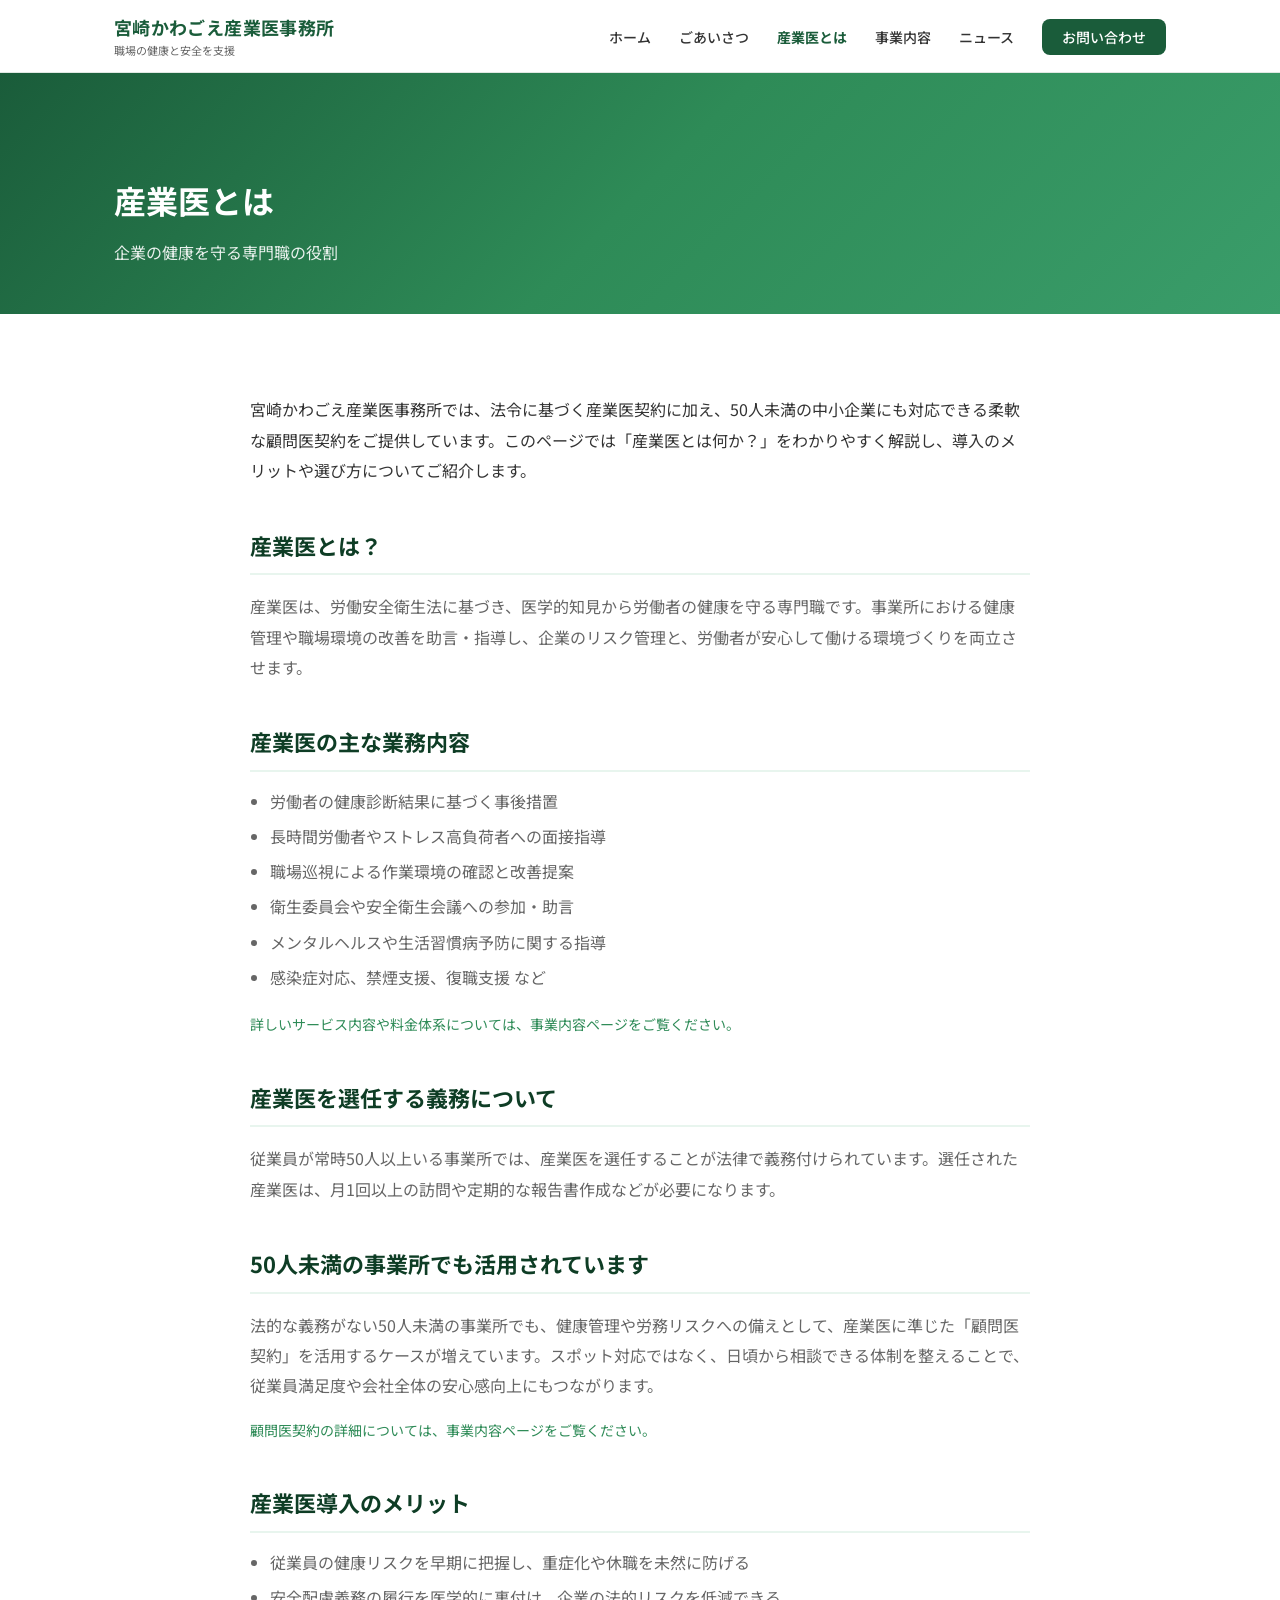
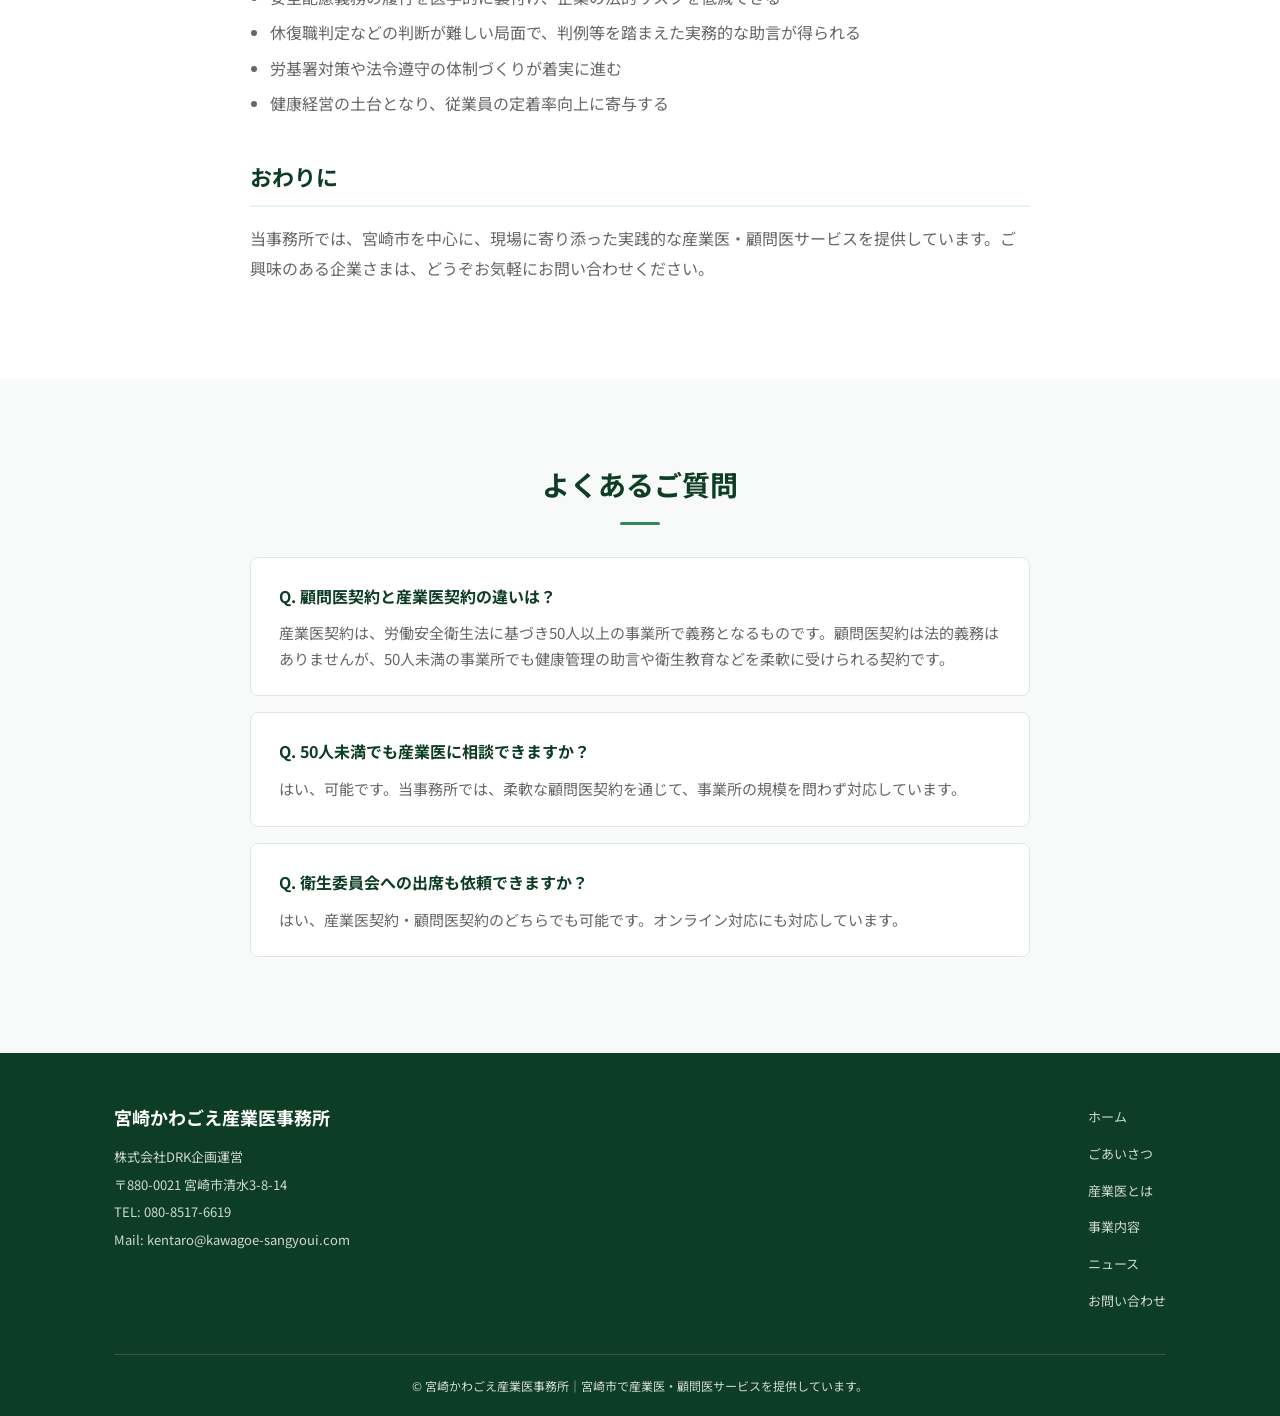
==== about.html @ 9cae7284 "Full site rebuild: all pages from Jimdo site content - index.html: Updated with hero, needs section," ====
<!DOCTYPE html>
<html lang="ja">
<head>
  <meta charset="UTF-8">
  <meta name="viewport" content="width=device-width, initial-scale=1.0">
  <title>産業医とは | 宮崎かわごえ産業医事務所</title>
  <meta name="description" content="産業医の役割、主な業務内容、選任義務、導入メリットについてわかりやすく解説。宮崎市の宮崎かわごえ産業医事務所。">
  <link rel="stylesheet" href="css/style.css">
  <link rel="preconnect" href="https://fonts.googleapis.com">
  <link rel="preconnect" href="https://fonts.gstatic.com" crossorigin>
  <link href="https://fonts.googleapis.com/css2?family=Noto+Sans+JP:wght@400;500;700&display=swap" rel="stylesheet">
</head>
<body>
  <header class="header" id="header">
    <div class="container header-inner">
      <div class="logo">
        <a href="index.html">
          <span class="logo-main">宮崎かわごえ産業医事務所</span>
          <span class="logo-sub">職場の健康と安全を支援</span>
        </a>
      </div>
      <button class="menu-toggle" aria-label="メニューを開く">
        <span></span><span></span><span></span>
      </button>
      <nav class="nav" id="nav">
        <ul>
          <li><a href="index.html">ホーム</a></li>
          <li><a href="greeting.html">ごあいさつ</a></li>
          <li><a href="about.html" class="active">産業医とは</a></li>
          <li><a href="services.html">事業内容</a></li>
          <li><a href="news.html">ニュース</a></li>
          <li><a href="contact.html" class="nav-cta">お問い合わせ</a></li>
        </ul>
      </nav>
    </div>
  </header>

  <section class="page-hero">
    <div class="container">
      <h1>産業医とは</h1>
      <p>企業の健康を守る専門職の役割</p>
    </div>
  </section>

  <section class="section">
    <div class="container">
      <div class="prose">
        <p class="lead-text">宮崎かわごえ産業医事務所では、法令に基づく産業医契約に加え、50人未満の中小企業にも対応できる柔軟な顧問医契約をご提供しています。このページでは「産業医とは何か？」をわかりやすく解説し、導入のメリットや選び方についてご紹介します。</p>

        <h2>産業医とは？</h2>
        <p>産業医は、労働安全衛生法に基づき、医学的知見から労働者の健康を守る専門職です。事業所における健康管理や職場環境の改善を助言・指導し、企業のリスク管理と、労働者が安心して働ける環境づくりを両立させます。</p>

        <h2>産業医の主な業務内容</h2>
        <ul>
          <li>労働者の健康診断結果に基づく事後措置</li>
          <li>長時間労働者やストレス高負荷者への面接指導</li>
          <li>職場巡視による作業環境の確認と改善提案</li>
          <li>衛生委員会や安全衛生会議への参加・助言</li>
          <li>メンタルヘルスや生活習慣病予防に関する指導</li>
          <li>感染症対応、禁煙支援、復職支援 など</li>
        </ul>
        <p class="note-text">詳しいサービス内容や料金体系については、<a href="services.html">事業内容ページ</a>をご覧ください。</p>

        <h2>産業医を選任する義務について</h2>
        <p>従業員が常時50人以上いる事業所では、産業医を選任することが法律で義務付けられています。選任された産業医は、月1回以上の訪問や定期的な報告書作成などが必要になります。</p>

        <h2>50人未満の事業所でも活用されています</h2>
        <p>法的な義務がない50人未満の事業所でも、健康管理や労務リスクへの備えとして、産業医に準じた「顧問医契約」を活用するケースが増えています。スポット対応ではなく、日頃から相談できる体制を整えることで、従業員満足度や会社全体の安心感向上にもつながります。</p>
        <p class="note-text">顧問医契約の詳細については、<a href="services.html">事業内容ページ</a>をご覧ください。</p>

        <h2>産業医導入のメリット</h2>
        <ul>
          <li>従業員の健康リスクを早期に把握し、重症化や休職を未然に防げる</li>
          <li>安全配慮義務の履行を医学的に裏付け、企業の法的リスクを低減できる</li>
          <li>休復職判定などの判断が難しい局面で、判例等を踏まえた実務的な助言が得られる</li>
          <li>労基署対策や法令遵守の体制づくりが着実に進む</li>
          <li>健康経営の土台となり、従業員の定着率向上に寄与する</li>
        </ul>

        <h2>おわりに</h2>
        <p>当事務所では、宮崎市を中心に、現場に寄り添った実践的な産業医・顧問医サービスを提供しています。ご興味のある企業さまは、どうぞお気軽に<a href="contact.html">お問い合わせ</a>ください。</p>
      </div>
    </div>
  </section>

  <section class="section section-alt">
    <div class="container">
      <h2 class="section-title">よくあるご質問</h2>
      <div class="faq-list">
        <div class="faq-item">
          <h3 class="faq-q">Q. 顧問医契約と産業医契約の違いは？</h3>
          <p class="faq-a">産業医契約は、労働安全衛生法に基づき50人以上の事業所で義務となるものです。顧問医契約は法的義務はありませんが、50人未満の事業所でも健康管理の助言や衛生教育などを柔軟に受けられる契約です。</p>
        </div>
        <div class="faq-item">
          <h3 class="faq-q">Q. 50人未満でも産業医に相談できますか？</h3>
          <p class="faq-a">はい、可能です。当事務所では、柔軟な顧問医契約を通じて、事業所の規模を問わず対応しています。</p>
        </div>
        <div class="faq-item">
          <h3 class="faq-q">Q. 衛生委員会への出席も依頼できますか？</h3>
          <p class="faq-a">はい、産業医契約・顧問医契約のどちらでも可能です。オンライン対応にも対応しています。</p>
        </div>
      </div>
    </div>
  </section>

  <footer class="footer">
    <div class="container">
      <div class="footer-content">
        <div class="footer-info">
          <div class="footer-logo">宮崎かわごえ産業医事務所</div>
          <p>株式会社DRK企画運営</p>
          <p>〒880-0021 宮崎市清水3-8-14</p>
          <p>TEL: 080-8517-6619</p>
          <p>Mail: kentaro@kawagoe-sangyoui.com</p>
        </div>
        <div class="footer-nav">
          <ul>
            <li><a href="index.html">ホーム</a></li>
            <li><a href="greeting.html">ごあいさつ</a></li>
            <li><a href="about.html">産業医とは</a></li>
            <li><a href="services.html">事業内容</a></li>
            <li><a href="news.html">ニュース</a></li>
            <li><a href="contact.html">お問い合わせ</a></li>
          </ul>
        </div>
      </div>
      <div class="footer-bottom">
        <p>&copy; 宮崎かわごえ産業医事務所｜宮崎市で産業医・顧問医サービスを提供しています。</p>
      </div>
    </div>
  </footer>
  <script src="js/main.js"></script>
</body>
</html>
---- css/style.css ----
/* ===== Reset & Base ===== */
*,
*::before,
*::after {
  margin: 0;
  padding: 0;
  box-sizing: border-box;
}

:root {
  --primary: #1a5c3a;
  --primary-dark: #0e3d25;
  --primary-light: #e8f5ee;
  --accent: #2e8b57;
  --text: #333333;
  --text-light: #666666;
  --bg: #ffffff;
  --bg-alt: #f7faf8;
  --border: #e0e8e3;
  --shadow: 0 2px 12px rgba(0, 0, 0, 0.08);
  --shadow-hover: 0 4px 20px rgba(0, 0, 0, 0.12);
  --radius: 8px;
  --transition: 0.3s ease;
}

html {
  scroll-behavior: smooth;
  scroll-padding-top: 80px;
}

body {
  font-family: 'Noto Sans JP', sans-serif;
  font-size: 16px;
  line-height: 1.8;
  color: var(--text);
  background: var(--bg);
  -webkit-font-smoothing: antialiased;
}

a {
  color: inherit;
  text-decoration: none;
}

img {
  max-width: 100%;
  height: auto;
}

.container {
  max-width: 1100px;
  margin: 0 auto;
  padding: 0 24px;
}

.sp-only {
  display: none;
}

/* ===== Header ===== */
.header {
  position: fixed;
  top: 0;
  left: 0;
  width: 100%;
  background: rgba(255, 255, 255, 0.97);
  backdrop-filter: blur(8px);
  border-bottom: 1px solid var(--border);
  z-index: 1000;
}

.header-inner {
  display: flex;
  align-items: center;
  justify-content: space-between;
  height: 72px;
}

.logo a {
  display: flex;
  flex-direction: column;
}

.logo-main {
  font-size: 18px;
  font-weight: 700;
  color: var(--primary);
  letter-spacing: 0.02em;
}

.logo-sub {
  font-size: 11px;
  color: var(--text-light);
  margin-top: -2px;
}

.nav ul {
  display: flex;
  align-items: center;
  gap: 28px;
  list-style: none;
}

.nav a {
  font-size: 14px;
  font-weight: 500;
  color: var(--text);
  transition: color var(--transition);
  position: relative;
}

.nav a:hover {
  color: var(--primary);
}

.nav a::after {
  content: '';
  position: absolute;
  bottom: -4px;
  left: 0;
  width: 0;
  height: 2px;
  background: var(--primary);
  transition: width var(--transition);
}

.nav a:hover::after {
  width: 100%;
}

.nav-cta {
  background: var(--primary);
  color: #fff !important;
  padding: 8px 20px;
  border-radius: var(--radius);
  transition: background var(--transition) !important;
}

.nav-cta::after {
  display: none !important;
}

.nav-cta:hover {
  background: var(--primary-dark) !important;
}

.menu-toggle {
  display: none;
  flex-direction: column;
  gap: 5px;
  background: none;
  border: none;
  cursor: pointer;
  padding: 8px;
}

.menu-toggle span {
  display: block;
  width: 24px;
  height: 2px;
  background: var(--text);
  transition: var(--transition);
}

/* ===== Hero ===== */
.hero {
  position: relative;
  min-height: 520px;
  display: flex;
  align-items: center;
  background: linear-gradient(135deg, #1a5c3a 0%, #2e8b57 50%, #3a9d6a 100%);
  margin-top: 72px;
  overflow: hidden;
}

.hero::before {
  content: '';
  position: absolute;
  top: -50%;
  right: -20%;
  width: 600px;
  height: 600px;
  border-radius: 50%;
  background: rgba(255, 255, 255, 0.05);
}

.hero::after {
  content: '';
  position: absolute;
  bottom: -30%;
  left: -10%;
  width: 400px;
  height: 400px;
  border-radius: 50%;
  background: rgba(255, 255, 255, 0.03);
}

.hero-content {
  position: relative;
  z-index: 1;
  padding: 80px 0;
}

.hero h1 {
  font-size: 36px;
  font-weight: 700;
  color: #fff;
  line-height: 1.5;
  margin-bottom: 20px;
}

.hero-lead {
  font-size: 16px;
  color: rgba(255, 255, 255, 0.9);
  margin-bottom: 32px;
  line-height: 1.8;
}

/* ===== Buttons ===== */
.btn {
  display: inline-block;
  padding: 14px 32px;
  border-radius: var(--radius);
  font-size: 15px;
  font-weight: 600;
  cursor: pointer;
  transition: all var(--transition);
  border: none;
  text-align: center;
}

.btn-primary {
  background: #fff;
  color: var(--primary);
}

.btn-primary:hover {
  background: var(--primary-light);
  transform: translateY(-1px);
  box-shadow: var(--shadow);
}

.section .btn-primary {
  background: var(--primary);
  color: #fff;
}

.section .btn-primary:hover {
  background: var(--primary-dark);
}

/* ===== Sections ===== */
.section {
  padding: 80px 0;
}

.section-alt {
  background: var(--bg-alt);
}

.section-title {
  font-size: 28px;
  font-weight: 700;
  color: var(--primary-dark);
  text-align: center;
  margin-bottom: 16px;
  position: relative;
}

.section-title::after {
  content: '';
  display: block;
  width: 40px;
  height: 3px;
  background: var(--accent);
  margin: 12px auto 0;
  border-radius: 2px;
}

.section-lead {
  text-align: center;
  color: var(--text-light);
  margin-bottom: 48px;
  font-size: 15px;
}

/* ===== About ===== */
.about-text {
  max-width: 720px;
  margin: 0 auto 40px;
  text-align: center;
}

.about-text p {
  margin-bottom: 16px;
  color: var(--text-light);
}

.about-points {
  display: grid;
  grid-template-columns: repeat(3, 1fr);
  gap: 24px;
}

.point-card {
  background: var(--bg-alt);
  padding: 32px 24px;
  border-radius: var(--radius);
  text-align: center;
  transition: transform var(--transition), box-shadow var(--transition);
}

.point-card:hover {
  transform: translateY(-3px);
  box-shadow: var(--shadow);
}

.point-icon {
  font-size: 36px;
  margin-bottom: 12px;
}

.point-card h3 {
  font-size: 17px;
  color: var(--primary);
  margin-bottom: 8px;
}

.point-card p {
  font-size: 14px;
  color: var(--text-light);
}

/* ===== Services ===== */
.services-grid {
  display: grid;
  grid-template-columns: repeat(3, 1fr);
  gap: 24px;
}

.service-card {
  background: var(--bg);
  padding: 32px 28px;
  border-radius: var(--radius);
  border: 1px solid var(--border);
  transition: transform var(--transition), box-shadow var(--transition);
}

.service-card:hover {
  transform: translateY(-3px);
  box-shadow: var(--shadow-hover);
}

.service-number {
  font-size: 32px;
  font-weight: 700;
  color: var(--primary-light);
  margin-bottom: 8px;
  line-height: 1;
}

.service-card h3 {
  font-size: 17px;
  color: var(--primary-dark);
  margin-bottom: 10px;
}

.service-card p {
  font-size: 14px;
  color: var(--text-light);
  line-height: 1.7;
}

/* ===== Needs ===== */
.needs-grid {
  display: grid;
  grid-template-columns: repeat(2, 1fr);
  gap: 16px;
  max-width: 800px;
  margin: 0 auto 40px;
}

.need-card {
  display: flex;
  align-items: center;
  gap: 16px;
  background: var(--bg-alt);
  padding: 20px 24px;
  border-radius: var(--radius);
  border-left: 4px solid var(--accent);
}

.need-check {
  flex-shrink: 0;
  width: 32px;
  height: 32px;
  background: var(--primary);
  color: #fff;
  border-radius: 50%;
  display: flex;
  align-items: center;
  justify-content: center;
  font-size: 14px;
  font-weight: 700;
}

.need-card p {
  font-size: 15px;
}

.needs-cta {
  text-align: center;
}

.needs-cta p {
  margin-bottom: 20px;
  color: var(--text-light);
}

/* ===== Partnership ===== */
.partnership-content {
  max-width: 720px;
  margin: 0 auto;
}

.partnership-text p {
  margin-bottom: 16px;
  color: var(--text-light);
}

.partnership-list {
  list-style: none;
  margin-top: 24px;
}

.partnership-list li {
  position: relative;
  padding-left: 24px;
  margin-bottom: 12px;
  color: var(--text);
}

.partnership-list li::before {
  content: '';
  position: absolute;
  left: 0;
  top: 10px;
  width: 8px;
  height: 8px;
  background: var(--accent);
  border-radius: 50%;
}

/* ===== Contact ===== */
.contact-wrapper {
  max-width: 680px;
  margin: 0 auto;
}

.contact-form {
  background: var(--bg-alt);
  padding: 40px;
  border-radius: var(--radius);
  border: 1px solid var(--border);
}

.form-group {
  margin-bottom: 20px;
}

.form-row {
  display: grid;
  grid-template-columns: 1fr 1fr;
  gap: 20px;
}

label {
  display: block;
  font-size: 14px;
  font-weight: 500;
  margin-bottom: 6px;
  color: var(--text);
}

.required {
  background: #e74c3c;
  color: #fff;
  font-size: 11px;
  padding: 1px 6px;
  border-radius: 3px;
  margin-left: 6px;
}

input,
select,
textarea {
  width: 100%;
  padding: 12px 14px;
  border: 1px solid var(--border);
  border-radius: 6px;
  font-size: 15px;
  font-family: inherit;
  transition: border-color var(--transition);
  background: #fff;
}

input:focus,
select:focus,
textarea:focus {
  outline: none;
  border-color: var(--accent);
  box-shadow: 0 0 0 3px rgba(46, 139, 87, 0.1);
}

textarea {
  resize: vertical;
}

.btn-submit {
  width: 100%;
  padding: 16px;
  font-size: 16px;
  margin-top: 8px;
}

/* ===== Footer ===== */
.footer {
  background: var(--primary-dark);
  color: rgba(255, 255, 255, 0.8);
  padding: 48px 0 0;
}

.footer-content {
  display: flex;
  justify-content: space-between;
  padding-bottom: 32px;
  border-bottom: 1px solid rgba(255, 255, 255, 0.15);
}

.footer-logo {
  font-size: 18px;
  font-weight: 700;
  color: #fff;
  margin-bottom: 12px;
}

.footer-info p {
  font-size: 13px;
  margin-bottom: 4px;
}

.footer-nav ul {
  list-style: none;
}

.footer-nav li {
  margin-bottom: 8px;
}

.footer-nav a {
  font-size: 13px;
  transition: color var(--transition);
}

.footer-nav a:hover {
  color: #fff;
}

.footer-bottom {
  text-align: center;
  padding: 20px 0;
  font-size: 12px;
}

/* ===== Page Hero ===== */
.page-hero {
  background: linear-gradient(135deg, #1a5c3a 0%, #2e8b57 50%, #3a9d6a 100%);
  padding: 100px 0 48px;
  margin-top: 72px;
  color: #fff;
}

.page-hero h1 {
  font-size: 32px;
  font-weight: 700;
  margin-bottom: 8px;
}

.page-hero p {
  font-size: 16px;
  opacity: 0.9;
}

/* ===== Prose ===== */
.prose {
  max-width: 780px;
  margin: 0 auto;
}

.prose h2 {
  font-size: 22px;
  color: var(--primary-dark);
  margin: 40px 0 16px;
  padding-bottom: 8px;
  border-bottom: 2px solid var(--primary-light);
}

.prose h2:first-child {
  margin-top: 0;
}

.prose h3 {
  font-size: 18px;
  color: var(--primary);
  margin: 28px 0 12px;
}

.prose p {
  margin-bottom: 16px;
  color: var(--text-light);
  line-height: 1.9;
}

.prose ul {
  margin: 0 0 20px 20px;
  color: var(--text-light);
}

.prose ul li {
  margin-bottom: 8px;
  line-height: 1.7;
}

.lead-text {
  font-size: 16px;
  color: var(--text) !important;
  line-height: 1.9;
  margin-bottom: 32px !important;
}

.note-text {
  font-size: 14px;
  color: var(--accent) !important;
}

/* ===== Hero Note ===== */
.hero-note {
  font-size: 14px;
  color: rgba(255, 255, 255, 0.85);
  margin-bottom: 24px;
}

.hero-note a {
  color: #fff;
  text-decoration: underline;
}

/* ===== Card Grid ===== */
.card-grid {
  display: grid;
  grid-template-columns: repeat(3, 1fr);
  gap: 24px;
}

.link-card {
  background: var(--bg);
  padding: 32px 28px;
  border-radius: var(--radius);
  border: 1px solid var(--border);
  transition: transform var(--transition), box-shadow var(--transition);
}

.link-card:hover {
  transform: translateY(-3px);
  box-shadow: var(--shadow-hover);
}

.link-card h3 {
  font-size: 18px;
  color: var(--primary-dark);
  margin-bottom: 10px;
}

.link-card p {
  font-size: 14px;
  color: var(--text-light);
  line-height: 1.7;
  margin-bottom: 16px;
}

.card-link {
  font-size: 14px;
  font-weight: 600;
  color: var(--primary);
}

.card-link:hover {
  color: var(--primary-dark);
}

/* ===== Price Table ===== */
.price-table {
  width: 100%;
  border-collapse: collapse;
  margin: 16px 0 24px;
  background: var(--bg);
  border-radius: var(--radius);
  overflow: hidden;
}

.price-table th,
.price-table td {
  padding: 14px 20px;
  text-align: left;
  border-bottom: 1px solid var(--border);
  font-size: 15px;
}

.price-table thead th {
  background: var(--primary);
  color: #fff;
  font-weight: 600;
}

.price-table tbody td:last-child {
  font-weight: 600;
  color: var(--primary-dark);
}

/* ===== Service Detail ===== */
.service-detail {
  max-width: 780px;
  margin: 0 auto;
}

.service-detail h2 {
  font-size: 22px;
  color: var(--primary-dark);
  margin-bottom: 16px;
}

.service-num {
  color: var(--accent);
  margin-right: 4px;
}

.service-detail h3 {
  font-size: 17px;
  color: var(--primary);
  margin: 24px 0 12px;
}

.service-detail p {
  color: var(--text-light);
  line-height: 1.8;
  margin-bottom: 12px;
}

.service-detail ul {
  margin: 0 0 20px 20px;
  color: var(--text-light);
}

.service-detail ul li {
  margin-bottom: 8px;
  line-height: 1.7;
}

/* ===== CTA Box ===== */
.cta-box {
  text-align: center;
  padding: 40px;
  margin-top: 48px;
  background: var(--primary-light);
  border-radius: var(--radius);
}

.cta-box p {
  margin-bottom: 20px;
  color: var(--text);
}

/* ===== FAQ ===== */
.faq-list {
  max-width: 780px;
  margin: 32px auto 0;
}

.faq-item {
  background: var(--bg);
  padding: 24px 28px;
  border-radius: var(--radius);
  border: 1px solid var(--border);
  margin-bottom: 16px;
}

.faq-q {
  font-size: 16px;
  color: var(--primary-dark);
  margin-bottom: 10px;
}

.faq-a {
  font-size: 15px;
  color: var(--text-light);
  line-height: 1.7;
}

/* ===== News List ===== */
.news-list {
  max-width: 780px;
  margin: 32px auto;
}

.news-item {
  padding: 24px 0;
  border-bottom: 1px solid var(--border);
}

.news-item:first-child {
  padding-top: 0;
}

.news-date {
  display: inline-block;
  background: var(--primary);
  color: #fff;
  font-size: 12px;
  font-weight: 600;
  padding: 3px 10px;
  border-radius: 4px;
  margin-bottom: 8px;
}

.news-item h3 {
  font-size: 17px;
  color: var(--primary-dark);
  margin-bottom: 8px;
}

.news-item p {
  font-size: 14px;
  color: var(--text-light);
  line-height: 1.7;
}

/* ===== Company Info ===== */
.company-info {
  max-width: 680px;
  margin: 48px auto 0;
}

.company-info h3 {
  font-size: 20px;
  color: var(--primary-dark);
  margin-bottom: 16px;
}

.info-table {
  width: 100%;
  border-collapse: collapse;
}

.info-table th,
.info-table td {
  padding: 12px 16px;
  border-bottom: 1px solid var(--border);
  font-size: 14px;
  text-align: left;
}

.info-table th {
  width: 140px;
  font-weight: 600;
  color: var(--text);
  background: var(--bg-alt);
}

.info-table td {
  color: var(--text-light);
}

/* ===== Checkbox ===== */
.checkbox-label {
  display: flex;
  align-items: center;
  gap: 8px;
  font-size: 14px;
  cursor: pointer;
}

.checkbox-label input[type="checkbox"] {
  width: auto;
}

/* ===== Nav Active ===== */
.nav a.active {
  color: var(--primary);
  font-weight: 700;
}

/* ===== Responsive ===== */
@media (max-width: 768px) {
  .sp-only {
    display: inline;
  }

  .menu-toggle {
    display: flex;
  }

  .nav {
    position: fixed;
    top: 72px;
    left: 0;
    width: 100%;
    background: rgba(255, 255, 255, 0.98);
    backdrop-filter: blur(8px);
    padding: 24px;
    transform: translateY(-100%);
    opacity: 0;
    pointer-events: none;
    transition: all var(--transition);
    border-bottom: 1px solid var(--border);
  }

  .nav.active {
    transform: translateY(0);
    opacity: 1;
    pointer-events: auto;
  }

  .nav ul {
    flex-direction: column;
    gap: 0;
  }

  .nav li {
    width: 100%;
  }

  .nav a {
    display: block;
    padding: 14px 0;
    font-size: 16px;
    border-bottom: 1px solid var(--border);
  }

  .nav a::after {
    display: none;
  }

  .nav-cta {
    text-align: center;
    margin-top: 8px;
  }

  .hero {
    min-height: 420px;
  }

  .hero h1 {
    font-size: 26px;
  }

  .hero-lead {
    font-size: 14px;
  }

  .section {
    padding: 60px 0;
  }

  .section-title {
    font-size: 24px;
  }

  .about-points,
  .services-grid,
  .card-grid {
    grid-template-columns: 1fr;
  }

  .page-hero {
    padding: 88px 0 36px;
  }

  .page-hero h1 {
    font-size: 24px;
  }

  .price-table th,
  .price-table td {
    padding: 10px 12px;
    font-size: 13px;
  }

  .needs-grid {
    grid-template-columns: 1fr;
  }

  .form-row {
    grid-template-columns: 1fr;
    gap: 0;
  }

  .contact-form {
    padding: 24px;
  }

  .footer-content {
    flex-direction: column;
    gap: 24px;
  }
}
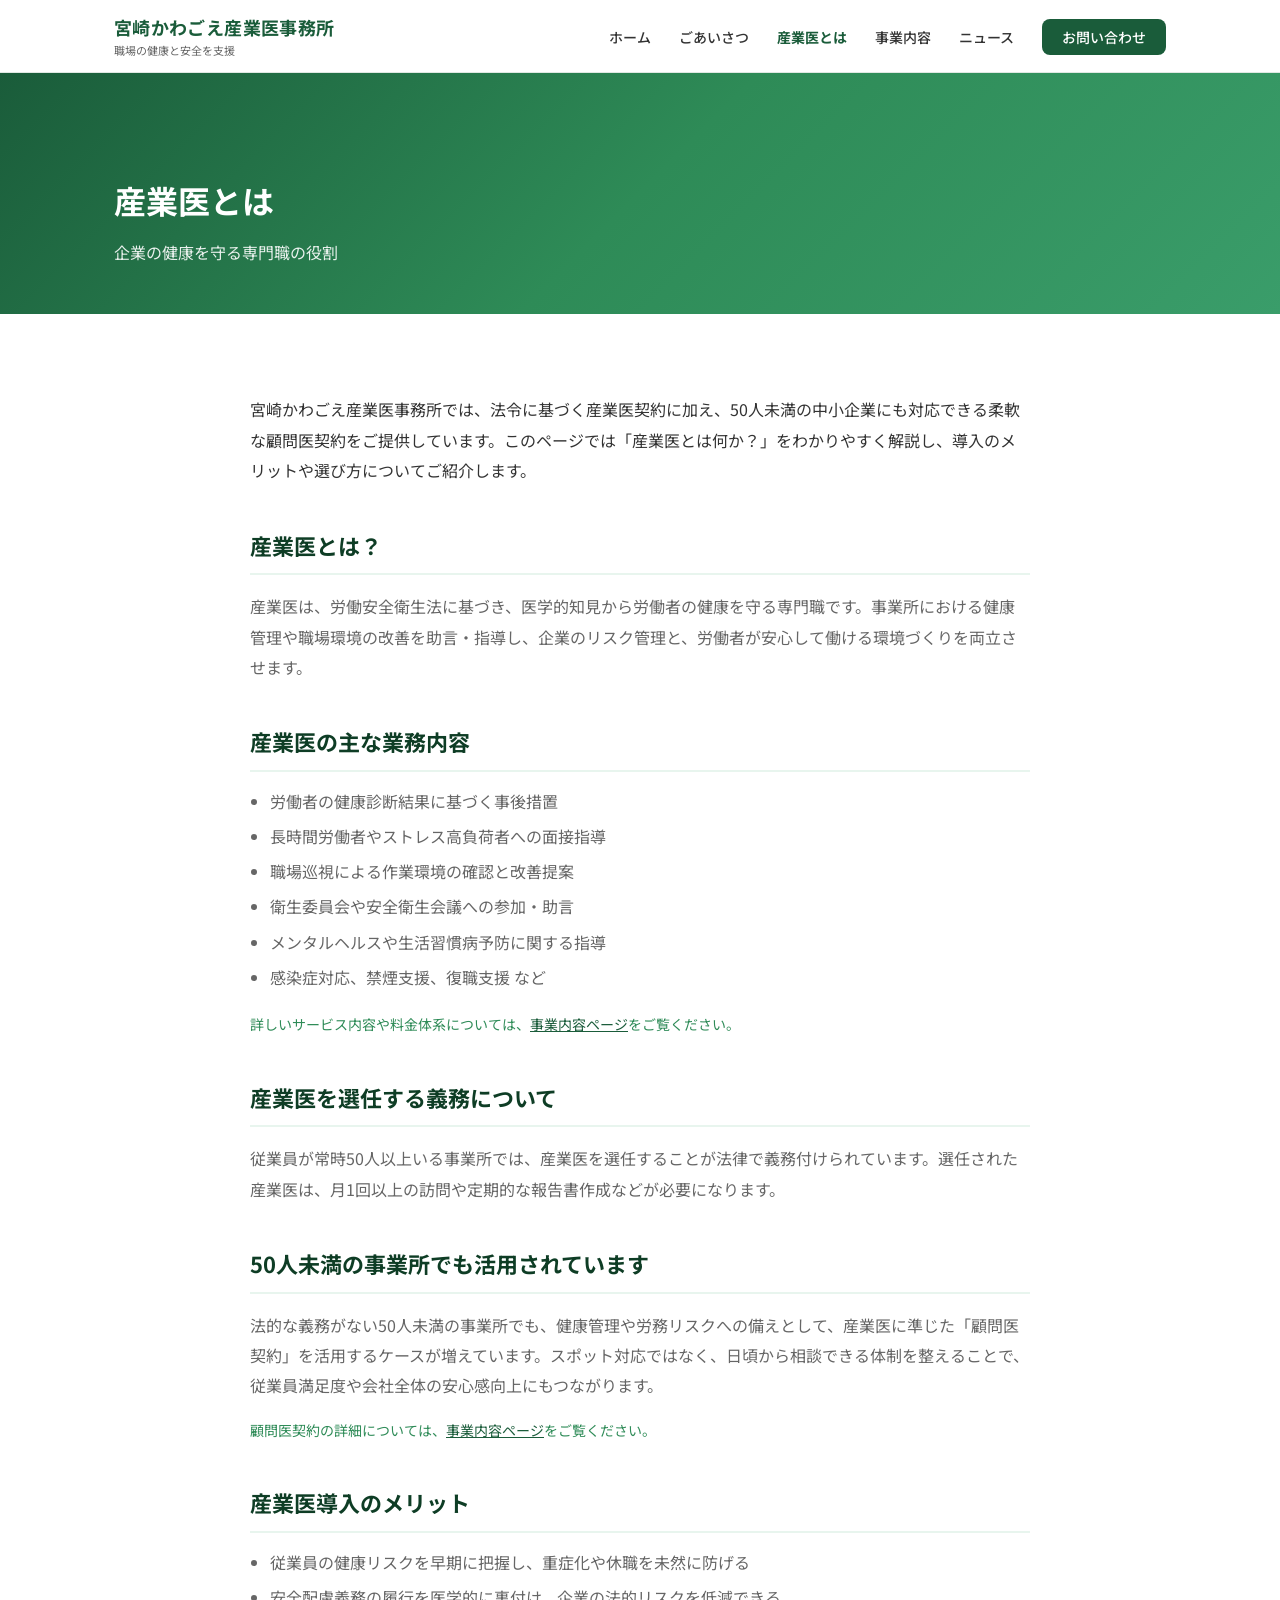
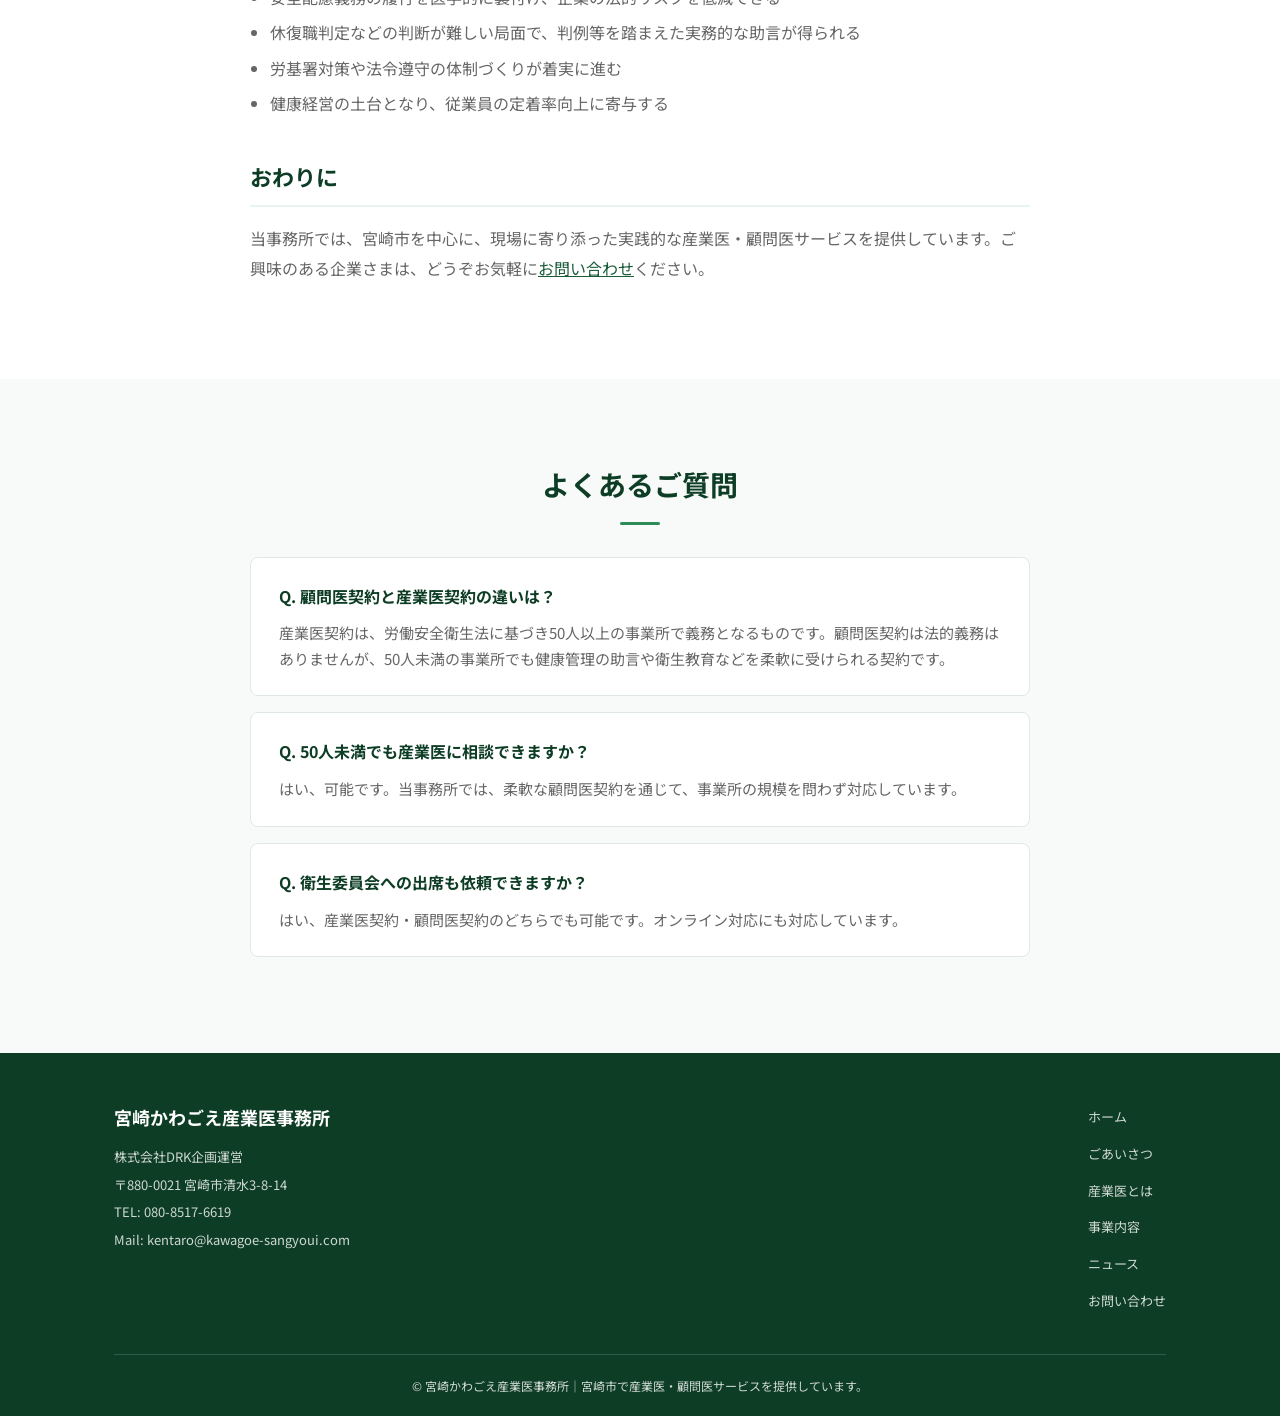
==== commit e071a228: "SEO・AI最適化と社労士法人名の更新 - 全ページにOGPタグ・canonical URLを追加 - index.htmlにJSON-LD構造化データ（MedicalBusiness）を追加 - a" ====
--- a/about.html
+++ b/about.html
@@ -4,7 +4,14 @@
   <meta charset="UTF-8">
   <meta name="viewport" content="width=device-width, initial-scale=1.0">
   <title>産業医とは | 宮崎かわごえ産業医事務所</title>
-  <meta name="description" content="産業医の役割、主な業務内容、選任義務、導入メリットについてわかりやすく解説。宮崎市の宮崎かわごえ産業医事務所。">
+  <meta name="description" content="産業医とは？役割・主な業務内容・選任義務・導入メリットをわかりやすく解説。50人未満の事業所向け顧問医契約も対応。宮崎市の宮崎かわごえ産業医事務所。">
+  <link rel="canonical" href="https://www.kawagoe-sangyoui.com/about.html">
+  <meta property="og:title" content="産業医とは | 宮崎かわごえ産業医事務所">
+  <meta property="og:description" content="産業医の役割、業務内容、選任義務、導入メリットをわかりやすく解説。50人未満の事業所も対応。">
+  <meta property="og:type" content="website">
+  <meta property="og:url" content="https://www.kawagoe-sangyoui.com/about.html">
+  <meta property="og:locale" content="ja_JP">
+  <meta property="og:site_name" content="宮崎かわごえ産業医事務所">
   <link rel="stylesheet" href="css/style.css">
   <link rel="preconnect" href="https://fonts.googleapis.com">
   <link rel="preconnect" href="https://fonts.gstatic.com" crossorigin>
@@ -130,5 +137,37 @@
     </div>
   </footer>
   <script src="js/main.js"></script>
+  <script type="application/ld+json">
+  {
+    "@context": "https://schema.org",
+    "@type": "FAQPage",
+    "mainEntity": [
+      {
+        "@type": "Question",
+        "name": "顧問医契約と産業医契約の違いは？",
+        "acceptedAnswer": {
+          "@type": "Answer",
+          "text": "産業医契約は、労働安全衛生法に基づき50人以上の事業所で義務となるものです。顧問医契約は法的義務はありませんが、50人未満の事業所でも健康管理の助言や衛生教育などを柔軟に受けられる契約です。"
+        }
+      },
+      {
+        "@type": "Question",
+        "name": "50人未満でも産業医に相談できますか？",
+        "acceptedAnswer": {
+          "@type": "Answer",
+          "text": "はい、可能です。当事務所では、柔軟な顧問医契約を通じて、事業所の規模を問わず対応しています。"
+        }
+      },
+      {
+        "@type": "Question",
+        "name": "衛生委員会への出席も依頼できますか？",
+        "acceptedAnswer": {
+          "@type": "Answer",
+          "text": "はい、産業医契約・顧問医契約のどちらでも可能です。オンライン対応にも対応しています。"
+        }
+      }
+    ]
+  }
+  </script>
 </body>
 </html>
--- a/css/style.css
+++ b/css/style.css
@@ -597,6 +597,15 @@
   margin: 0 auto;
 }
 
+.prose a {
+  color: var(--primary);
+  text-decoration: underline;
+}
+
+.prose a:hover {
+  color: var(--primary-dark);
+}
+
 .prose h2 {
   font-size: 22px;
   color: var(--primary-dark);
@@ -842,6 +851,28 @@
   font-size: 14px;
   color: var(--text-light);
   line-height: 1.7;
+}
+
+.news-links {
+  margin-top: 10px;
+  display: flex;
+  gap: 12px;
+}
+
+.news-links a {
+  display: inline-block;
+  padding: 4px 14px;
+  font-size: 13px;
+  border: 1px solid var(--primary);
+  color: var(--primary);
+  border-radius: 4px;
+  text-decoration: none;
+  transition: background 0.2s, color 0.2s;
+}
+
+.news-links a:hover {
+  background: var(--primary);
+  color: #fff;
 }
 
 /* ===== Company Info ===== */
